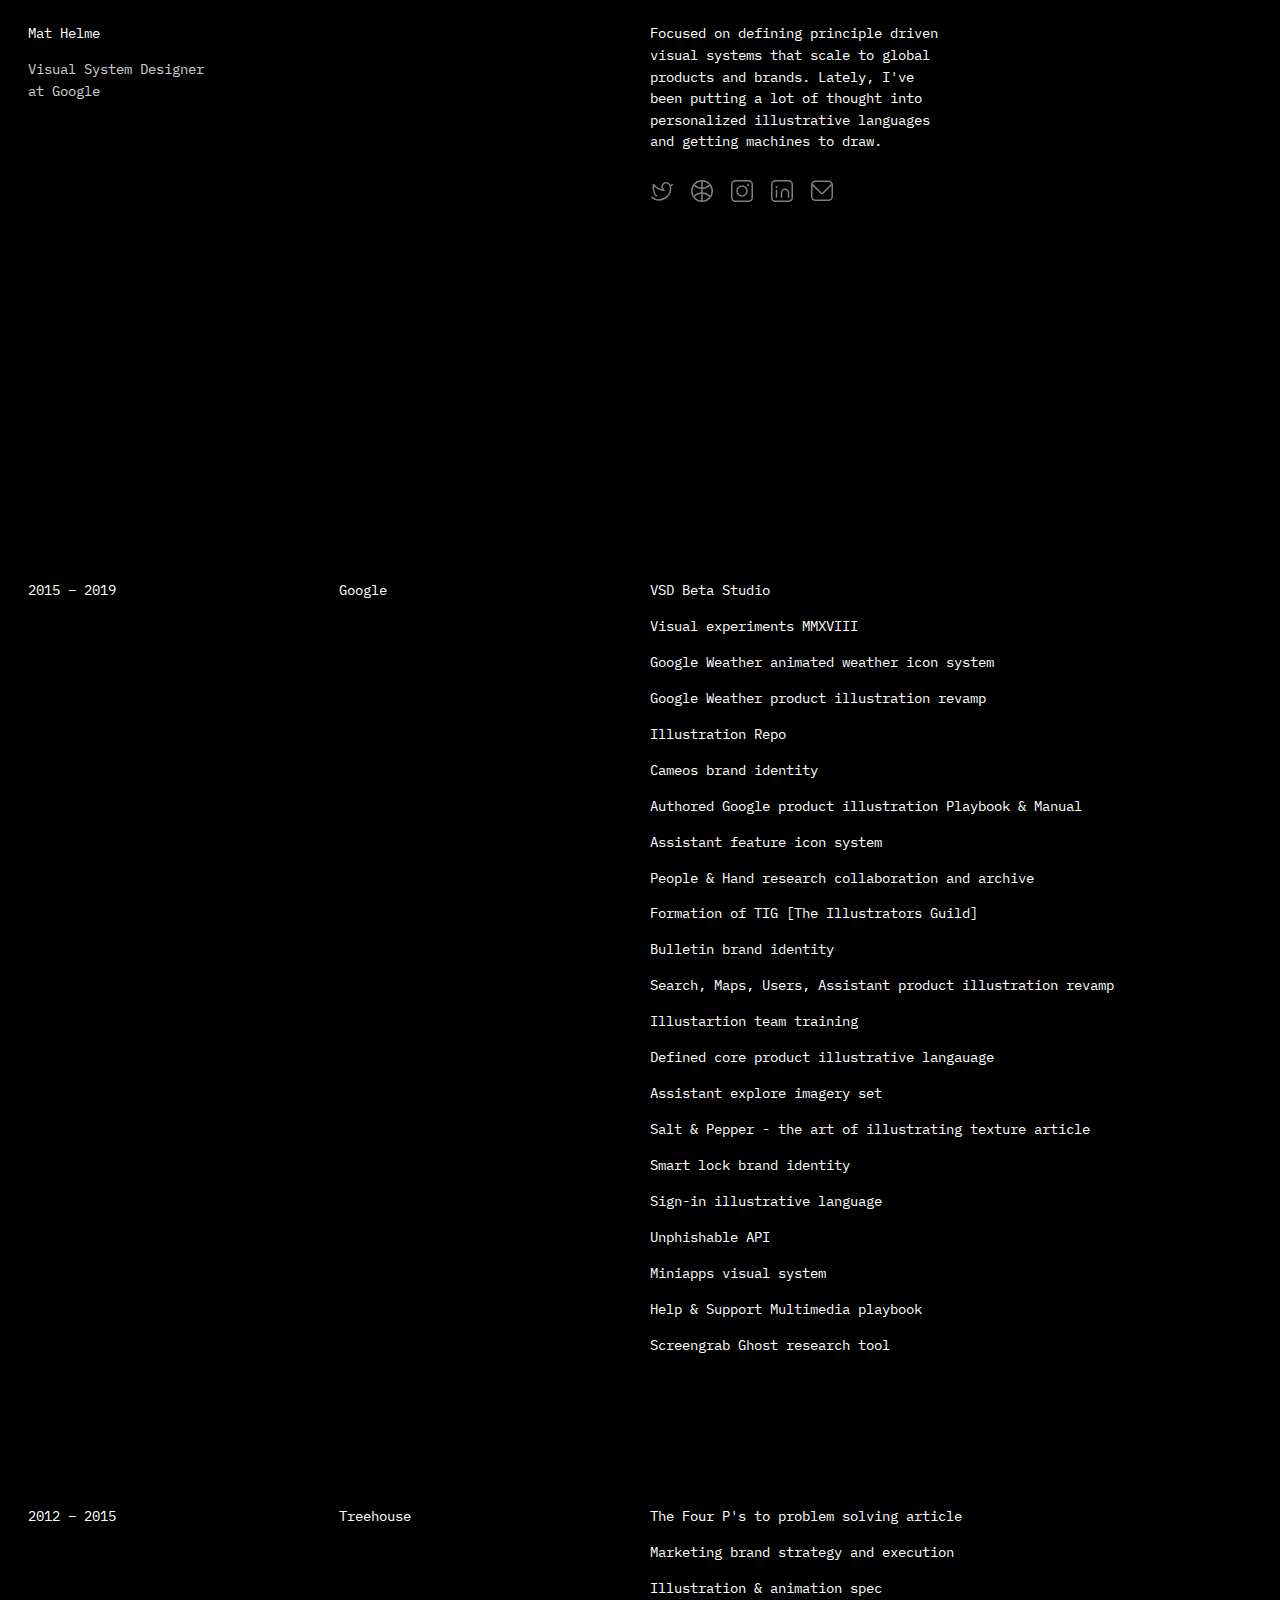
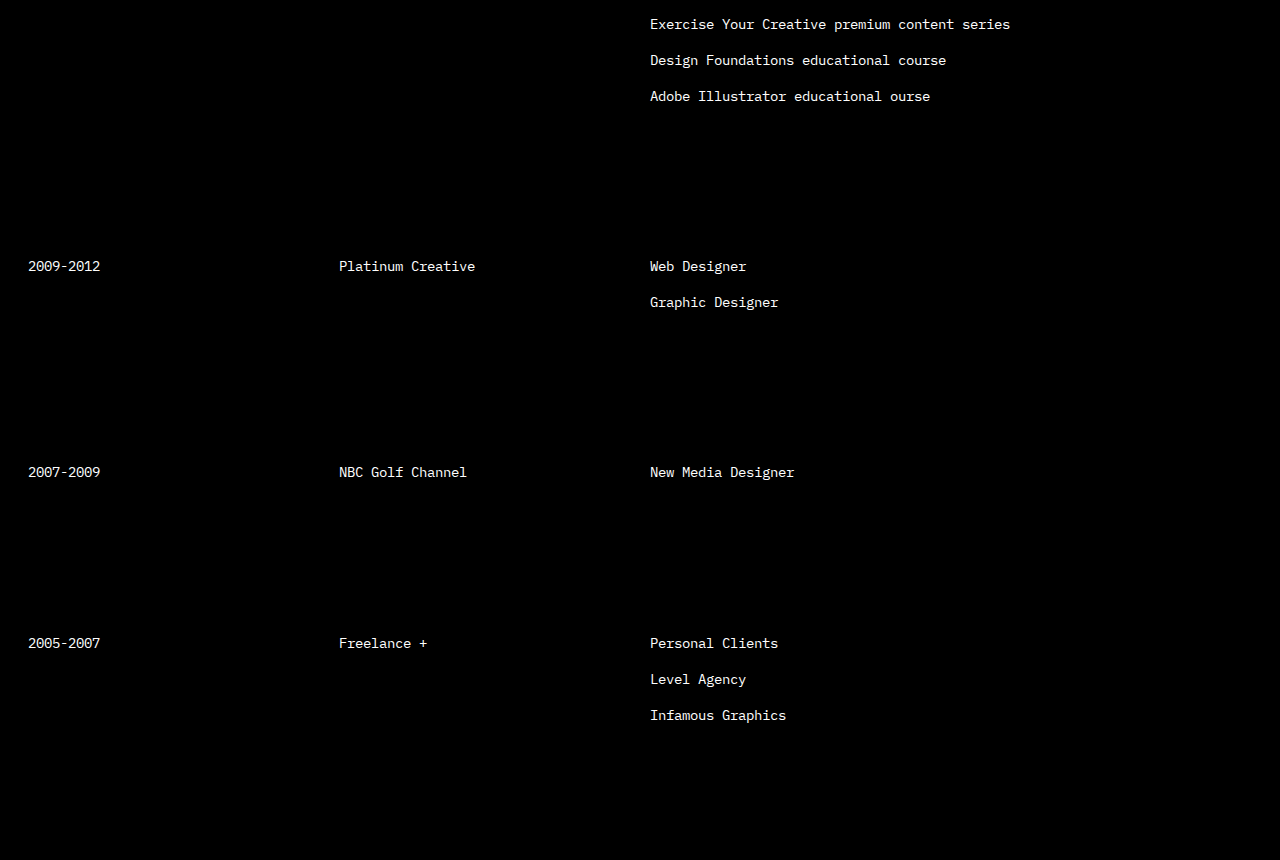
==== index.html @ 91d94070 "fix" ====
<!DOCTYPE html>

<html lang="en">

<head>
  
  <meta charset="utf-8" />
  
  <meta name="description" content="Visual System Designer, Illustrator, Design">
  
  <meta name="author" content="Mat Helme">

  <meta name="viewport" content="width=device-width, initial-scale=1.0">
  
  <title>Mat Helme - Visual System Designer & Illustrator</title>

  <link rel="shortcut icon" type="image/jpg" href="img/mathelme-avatar_400x400.jpg"/>
  <link href="https://fonts.googleapis.com/css?family=IBM+Plex+Mono" rel="stylesheet">
  <link rel="stylesheet" href="css/all.css" type="text/css">




</head>

<body>
  
	<main>

		<section>

			<div class="six">

				<h1>Mat Helme</h1>

				<h2>Visual System Designer <br>at Google</h2>

			</div>

			<div class="three">

				<p>Focused on defining principle driven visual systems that scale to global products and brands. Lately, I've been putting a lot of thought into personalized illustrative languages and getting machines to draw.</p>

				<p class="icons">
					<a href="http://twitter.com/mathelme" class="twitter"></a>
					<a href="http://dribbble.com/mathelme" class="dribbble"></a>
					<a href="http://instagram.com/mathelme" class="instagram"></a>
					<a href="http://linkedin.com/profile/view?id=192707947" class="linkedin"></a>
					<a href="mailto:mat.helme@gmail.com" class="email"></a>
				</p>

			</div>

		</section>

		<hr>

		<section class="cred-block">

			<div class="three">

				<p>2015 – 2019</p>

			</div>

			<div class="three">

				<p>Google</p>

			</div>

			<div class="six list">

				<ul>

					<li><p>VSD Beta Studio</p></li>

					<li><p>Visual experiments MMXVIII</p></li>

					<li><p>Google Weather animated weather icon system</p></li>

					<li><p>Google Weather product illustration revamp</p></li>

					<li><p>Illustration Repo</p></li>

					<li><p>Cameos brand identity</p></li>

					<li><p>Authored Google product illustration Playbook & Manual</p></li>

					<li><p>Assistant feature icon system</p></li>

					<li><p>People & Hand research collaboration and archive</p></li></li>

					<li><p>Formation of TIG [The Illustrators Guild]</p></li>

					<li><p>Bulletin brand identity</p></li>

					<li><p>Search, Maps, Users, Assistant product illustration revamp</p></li>

					<li><p>Illustartion team training</p></li>

					<li><p>Defined core product illustrative langauage</p></li>

					<li><p>Assistant explore imagery set</p></li>

					<li><p>Salt & Pepper - the art of illustrating texture article</p></li>

					<li><p>Smart lock brand identity</p></li>

					<li><p>Sign-in illustrative language</p></li>

					<li><p>Unphishable API</p></li>

					<li><p>Miniapps visual system</p></li>

					<li><p>Help & Support Multimedia playbook</p></li>

					<li><p>Screengrab Ghost research tool</p></li>

				</ul>

			</div>

		</section><!-- Google -->


		<section class="cred-block">

			<div class="three">

				<p>2012 – 2015</p>

			</div>

			<div class="three">

				<p>Treehouse</p>

			</div>

			<div class="six list">

				<ul>

					<li><p>The Four P's to problem solving article</p></li>

					<li><p>Marketing brand strategy and execution</p></li>

					<li><p>Illustration & animation spec</p></li>

					<li><p>Exercise Your Creative premium content series</p></li>

					<li><p>Design Foundations educational course</p></li>

					<li><p>Adobe Illustrator educational ourse</p></li>

				</ul>

			</div>

		</section><!-- Treehouse -->


		<section class="cred-block">

			<div class="three">

				<p>2009-2012</p>

			</div>

			<div class="three">

				<p>Platinum Creative</p>

			</div>

			<div class="six list">

				<ul>

					<li><p>Web Designer</p></li>

					<li><p>Graphic Designer</p></li>

				</ul>

			</div>

		</section><!-- Platinum Creative -->


		<section class="cred-block">

			<div class="three">

				<p>2007-2009</p>

			</div>

			<div class="three">

				<p>NBC Golf Channel</p>

			</div>

			<div class="six list">

				<ul>

					<li><p>New Media Designer</p></li>

				</ul>

			</div>

		</section><!-- NBC Golf Channel -->


		<section class="cred-block">

			<div class="three">

				<p>2005-2007</p>

			</div>

			<div class="three">

				<p>Freelance +</p>

			</div>

			<div class="six list">

				<ul>

					<li><p>Personal Clients</p></li>

					<li><p>Level Agency</p></li>

					<li><p>Infamous Graphics</p></li>

				</ul>

			</div>

		</section><!-- Freelance -->

		
	</main>

	<!-- Google Analytics -->
	<script>
	(function(i,s,o,g,r,a,m){i['GoogleAnalyticsObject']=r;i[r]=i[r]||function(){
	(i[r].q=i[r].q||[]).push(arguments)},i[r].l=1*new Date();a=s.createElement(o),
	m=s.getElementsByTagName(o)[0];a.async=1;a.src=g;m.parentNode.insertBefore(a,m)
	})(window,document,'script','https://www.google-analytics.com/analytics.js','ga');

	ga('create', 'UA-11517279-1', 'auto');
	ga('send', 'pageview');
	</script>
	<!-- End Google Analytics -->

</body>

</html>
---- css/all.css ----
@charset "UTF-8";
* {
  background: #000;
  color: #fff; }

hr {
  border: 0;
  width: 100%;
  height: 200px;
  display: block;
  background: transparent; }
  @media only screen and (max-width: 960px) {
    hr {
      height: 60px; } }

img {
  margin: 0 auto;
  width: 100%;
  display: inline-block;
  height: auto; }

ul {
  margin: 0;
  padding: 0; }
  ul li {
    list-style-type: none; }

.cred-block {
  margin: 120px auto; }
  .cred-block .list p {
    position: relative; }
    @media only screen and (max-width: 960px) {
      .cred-block .list p {
        margin-left: 2.25em; }
        .cred-block .list p:before {
          content: "↳";
          display: inline-block;
          left: 0;
          margin-left: -1.5em;
          position: absolute; } }

* {
  font-family: "IBM Plex Mono", monospace; }

h1, h2, h3, h4, h5, h6, p, i, span, a {
  font-weight: 400;
  font-size: 0.9em;
  line-height: 1.5em;
  margin: 1em auto; }

a {
  text-decoration: none;
  border-bottom: 2px solid #fff; }

h2 {
  opacity: 0.8; }

section::after {
  clear: both;
  content: "";
  display: block; }

.one {
  width: calc(8.33333% - 21.66667px);
  float: left;
  margin-left: 20px; }
  @media only screen and (max-width: 960px) {
    .one {
      width: calc(50% - 30px);
      float: left;
      margin-left: 20px; } }
  @media only screen and (max-width: 600px) {
    .one {
      width: calc(100% - 40px);
      float: left;
      margin-left: 20px; } }

.two {
  width: calc(16.66667% - 23.33333px);
  float: left;
  margin-left: 20px; }
  @media only screen and (max-width: 960px) {
    .two {
      width: calc(50% - 30px);
      float: left;
      margin-left: 20px; } }
  @media only screen and (max-width: 600px) {
    .two {
      width: calc(100% - 40px);
      float: left;
      margin-left: 20px; } }

.three {
  width: calc(25% - 25px);
  float: left;
  margin-left: 20px; }
  @media only screen and (max-width: 960px) {
    .three {
      width: calc(66.66667% - 33.33333px);
      float: left;
      margin-left: 20px; } }
  @media only screen and (max-width: 600px) {
    .three {
      width: calc(100% - 40px);
      float: left;
      margin-left: 20px; } }

.four {
  width: calc(33.33333% - 26.66667px);
  float: left;
  margin-left: 20px; }
  @media only screen and (max-width: 960px) {
    .four {
      width: calc(66.66667% - 33.33333px);
      float: left;
      margin-left: 20px; } }
  @media only screen and (max-width: 600px) {
    .four {
      width: calc(100% - 40px);
      float: left;
      margin-left: 20px; } }

.five {
  width: calc(41.66667% - 28.33333px);
  float: left;
  margin-left: 20px; }

.six {
  width: calc(50% - 30px);
  float: left;
  margin-left: 20px; }
  @media only screen and (max-width: 960px) {
    .six {
      width: calc(100% - 40px);
      float: left;
      margin-left: 20px; } }

.seven {
  width: calc(58.33333% - 31.66667px);
  float: left;
  margin-left: 20px; }
  @media only screen and (max-width: 960px) {
    .seven {
      width: calc(100% - 40px);
      float: left;
      margin-left: 20px; } }

.eight {
  width: calc(66.66667% - 33.33333px);
  float: left;
  margin-left: 20px; }
  @media only screen and (max-width: 960px) {
    .eight {
      width: calc(100% - 40px);
      float: left;
      margin-left: 20px; } }

.nine {
  width: calc(75% - 35px);
  float: left;
  margin-left: 20px; }
  @media only screen and (max-width: 960px) {
    .nine {
      width: calc(100% - 40px);
      float: left;
      margin-left: 20px; } }

.ten {
  width: calc(83.33333% - 36.66667px);
  float: left;
  margin-left: 20px; }
  @media only screen and (max-width: 960px) {
    .ten {
      width: calc(100% - 40px);
      float: left;
      margin-left: 20px; } }

.eleven {
  width: calc(91.66667% - 38.33333px);
  float: left;
  margin-left: 20px; }
  @media only screen and (max-width: 960px) {
    .eleven {
      width: calc(100% - 40px);
      float: left;
      margin-left: 20px; } }

.twelve {
  width: calc(100% - 40px);
  float: left;
  margin-left: 20px; }

.push-1 {
  margin-left: calc(8.33333% - 21.66667px + 40px); }
  @media only screen and (max-width: 960px) {
    .push-1 {
      margin-left: calc(0% - 20px + 40px); } }

.push-2 {
  margin-left: calc(16.66667% - 23.33333px + 40px); }
  @media only screen and (max-width: 960px) {
    .push-2 {
      margin-left: calc(0% - 20px + 40px); } }

.push-3 {
  margin-left: calc(25% - 25px + 40px); }
  @media only screen and (max-width: 960px) {
    .push-3 {
      margin-left: calc(0% - 20px + 40px); } }

.push-4 {
  margin-left: calc(33.33333% - 26.66667px + 40px); }
  @media only screen and (max-width: 960px) {
    .push-4 {
      margin-left: calc(0% - 20px + 40px); } }

.push-5 {
  margin-left: calc(41.66667% - 28.33333px + 40px); }
  @media only screen and (max-width: 960px) {
    .push-5 {
      margin-left: calc(0% - 20px + 40px); } }

.push-6 {
  margin-left: calc(50% - 30px + 40px); }
  @media only screen and (max-width: 960px) {
    .push-6 {
      margin-left: calc(0% - 20px + 40px); } }

.push-7 {
  margin-left: calc(58.33333% - 31.66667px + 40px); }
  @media only screen and (max-width: 960px) {
    .push-7 {
      margin-left: calc(0% - 20px + 40px); } }

.push-8 {
  margin-left: calc(66.66667% - 33.33333px + 40px); }
  @media only screen and (max-width: 960px) {
    .push-8 {
      margin-left: calc(0% - 20px + 40px); } }

.push-9 {
  margin-left: calc(75% - 35px + 40px); }
  @media only screen and (max-width: 960px) {
    .push-9 {
      margin-left: calc(0% - 20px + 40px); } }

.push-10 {
  margin-left: calc(83.33333% - 36.66667px + 40px); }
  @media only screen and (max-width: 960px) {
    .push-10 {
      margin-left: calc(0% - 20px + 40px); } }

.push-11 {
  margin-left: calc(91.66667% - 38.33333px + 40px); }
  @media only screen and (max-width: 960px) {
    .push-11 {
      margin-left: calc(0% - 20px + 40px); } }

.icons a {
  width: 24px;
  height: 24px;
  display: inline-block;
  border-bottom: 0;
  margin-right: 8px;
  opacity: 0.5;
  transition: opacity ease 300ms; }
  .icons a.twitter {
    background: url(../img/icon_twitter.svg) center no-repeat; }
  .icons a.instagram {
    background: url(../img/icon_instagram.svg) center no-repeat; }
  .icons a.dribbble {
    background: url(../img/icon_dribbble.svg) center no-repeat; }
  .icons a.linkedin {
    background: url(../img/icon_linkedin.svg) center no-repeat; }
  .icons a.email {
    background: url(../img/icon_email.svg) center no-repeat; }
  .icons a:hover {
    opacity: 1; }

/*# sourceMappingURL=all.css.map */
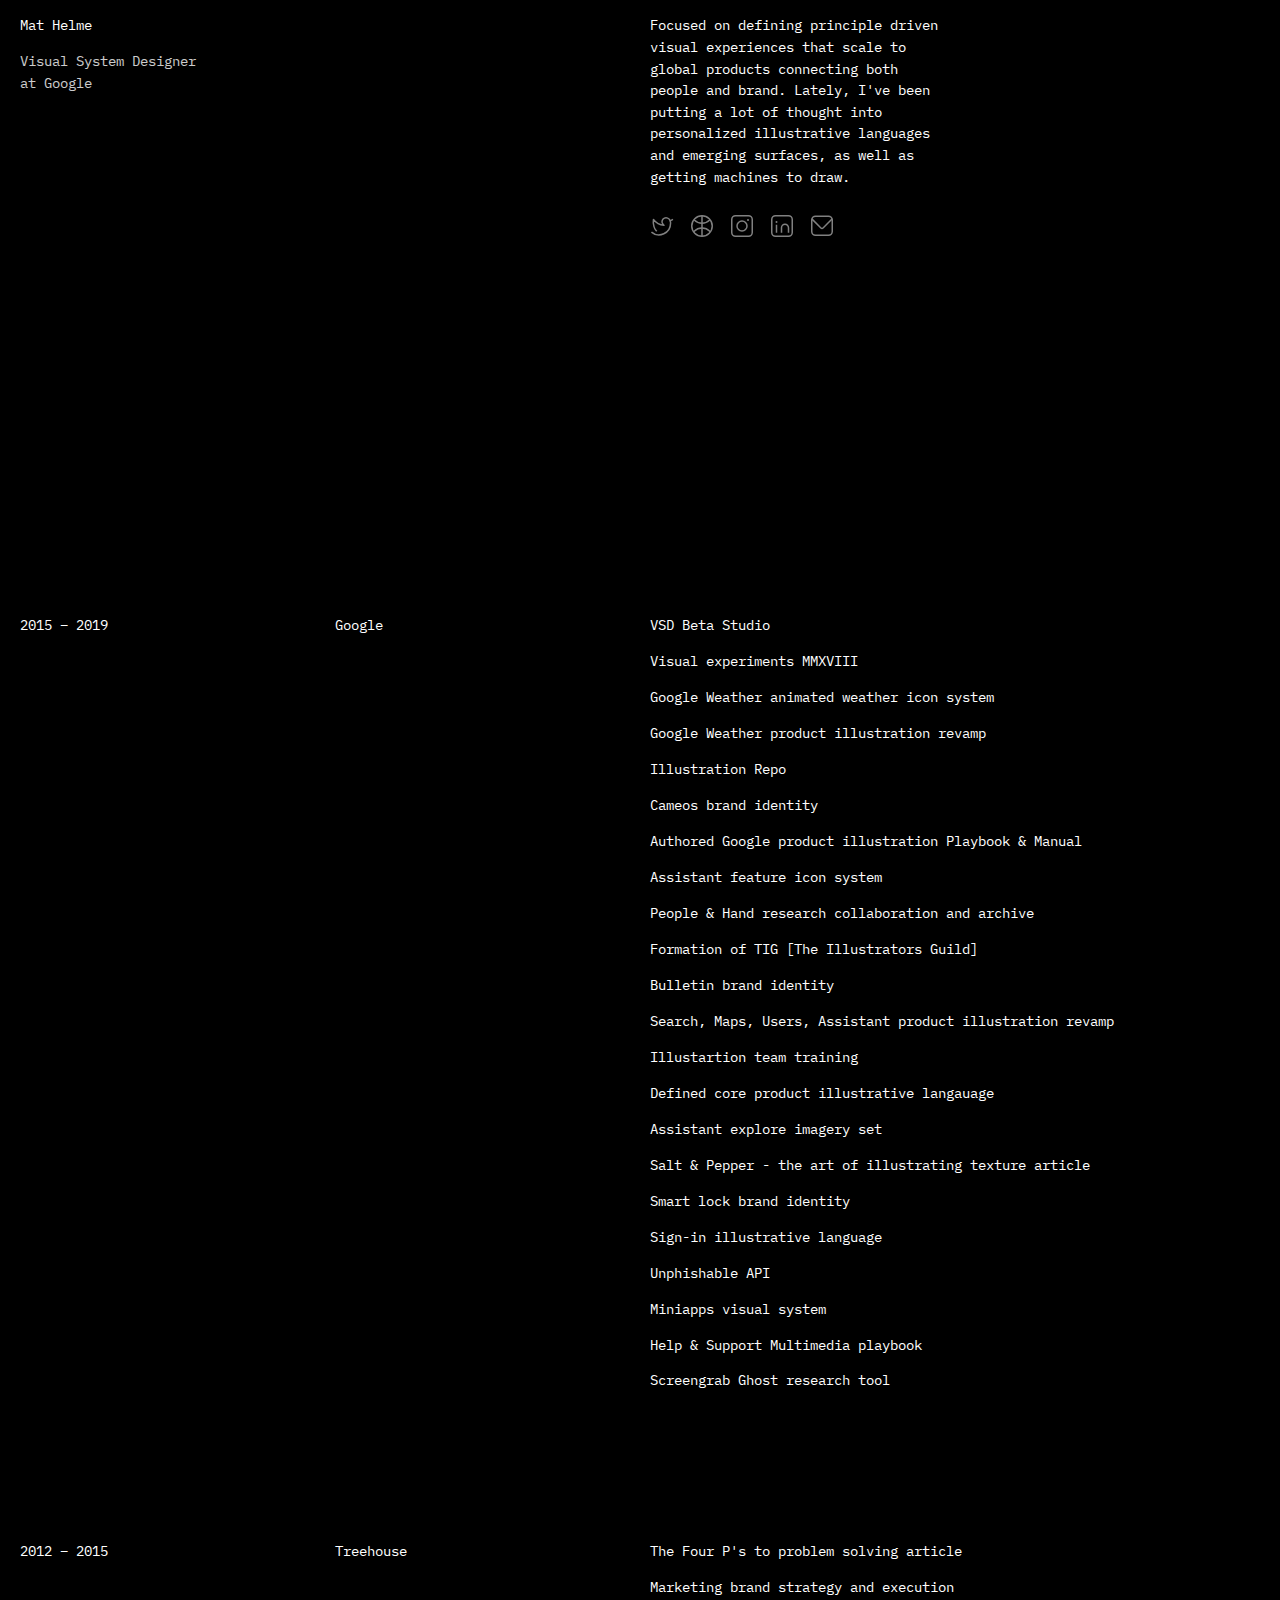
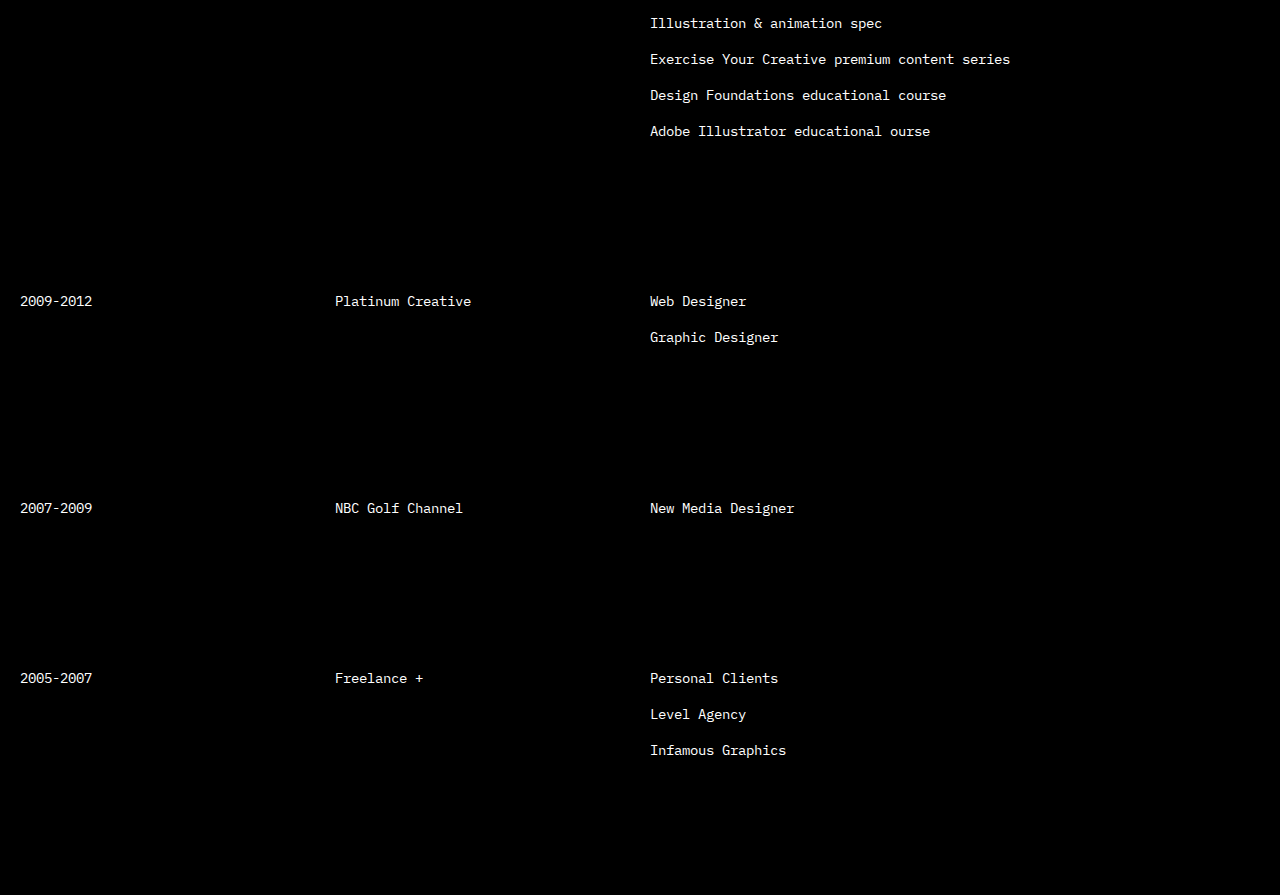
==== commit a404cab1: "Update index.html" ====
--- a/index.html
+++ b/index.html
@@ -40,13 +40,13 @@
 
 			<div class="three">
 
-				<p>Focused on defining principle driven visual systems that scale to global products and brands. Lately, I've been putting a lot of thought into personalized illustrative languages and getting machines to draw.</p>
+				<p>Focused on defining principle driven visual experiences that scale to global products connecting both people and brand. Lately, I've been putting a lot of thought into personalized illustrative languages and emerging surfaces, as well as getting machines to draw.</p>
 
 				<p class="icons">
 					<a href="http://twitter.com/mathelme" class="twitter"></a>
 					<a href="http://dribbble.com/mathelme" class="dribbble"></a>
 					<a href="http://instagram.com/mathelme" class="instagram"></a>
-					<a href="http://linkedin.com/profile/view?id=192707947" class="linkedin"></a>
+					<a href="https://www.linkedin.com/in/mat-helme-97765454/" class="linkedin"></a>
 					<a href="mailto:mat.helme@gmail.com" class="email"></a>
 				</p>
 
--- a/css/all.css
+++ b/css/all.css
@@ -2,6 +2,13 @@
 * {
   background: #000;
   color: #fff; }
+
+html, body {
+  width: 100%;
+  position: relative;
+  margin: 0 auto;
+  height: auto;
+  display: block; }
 
 hr {
   border: 0;
@@ -27,12 +34,14 @@
 
 .cred-block {
   margin: 120px auto; }
-  .cred-block .list p {
-    position: relative; }
+  .cred-block .list li {
+    position: relative;
+    list-style-type: none; }
     @media only screen and (max-width: 960px) {
-      .cred-block .list p {
-        margin-left: 2.25em; }
-        .cred-block .list p:before {
+      .cred-block .list li {
+        margin-left: 2.25em;
+        list-style-type: none; }
+        .cred-block .list li:before {
           content: "↳";
           display: inline-block;
           left: 0;
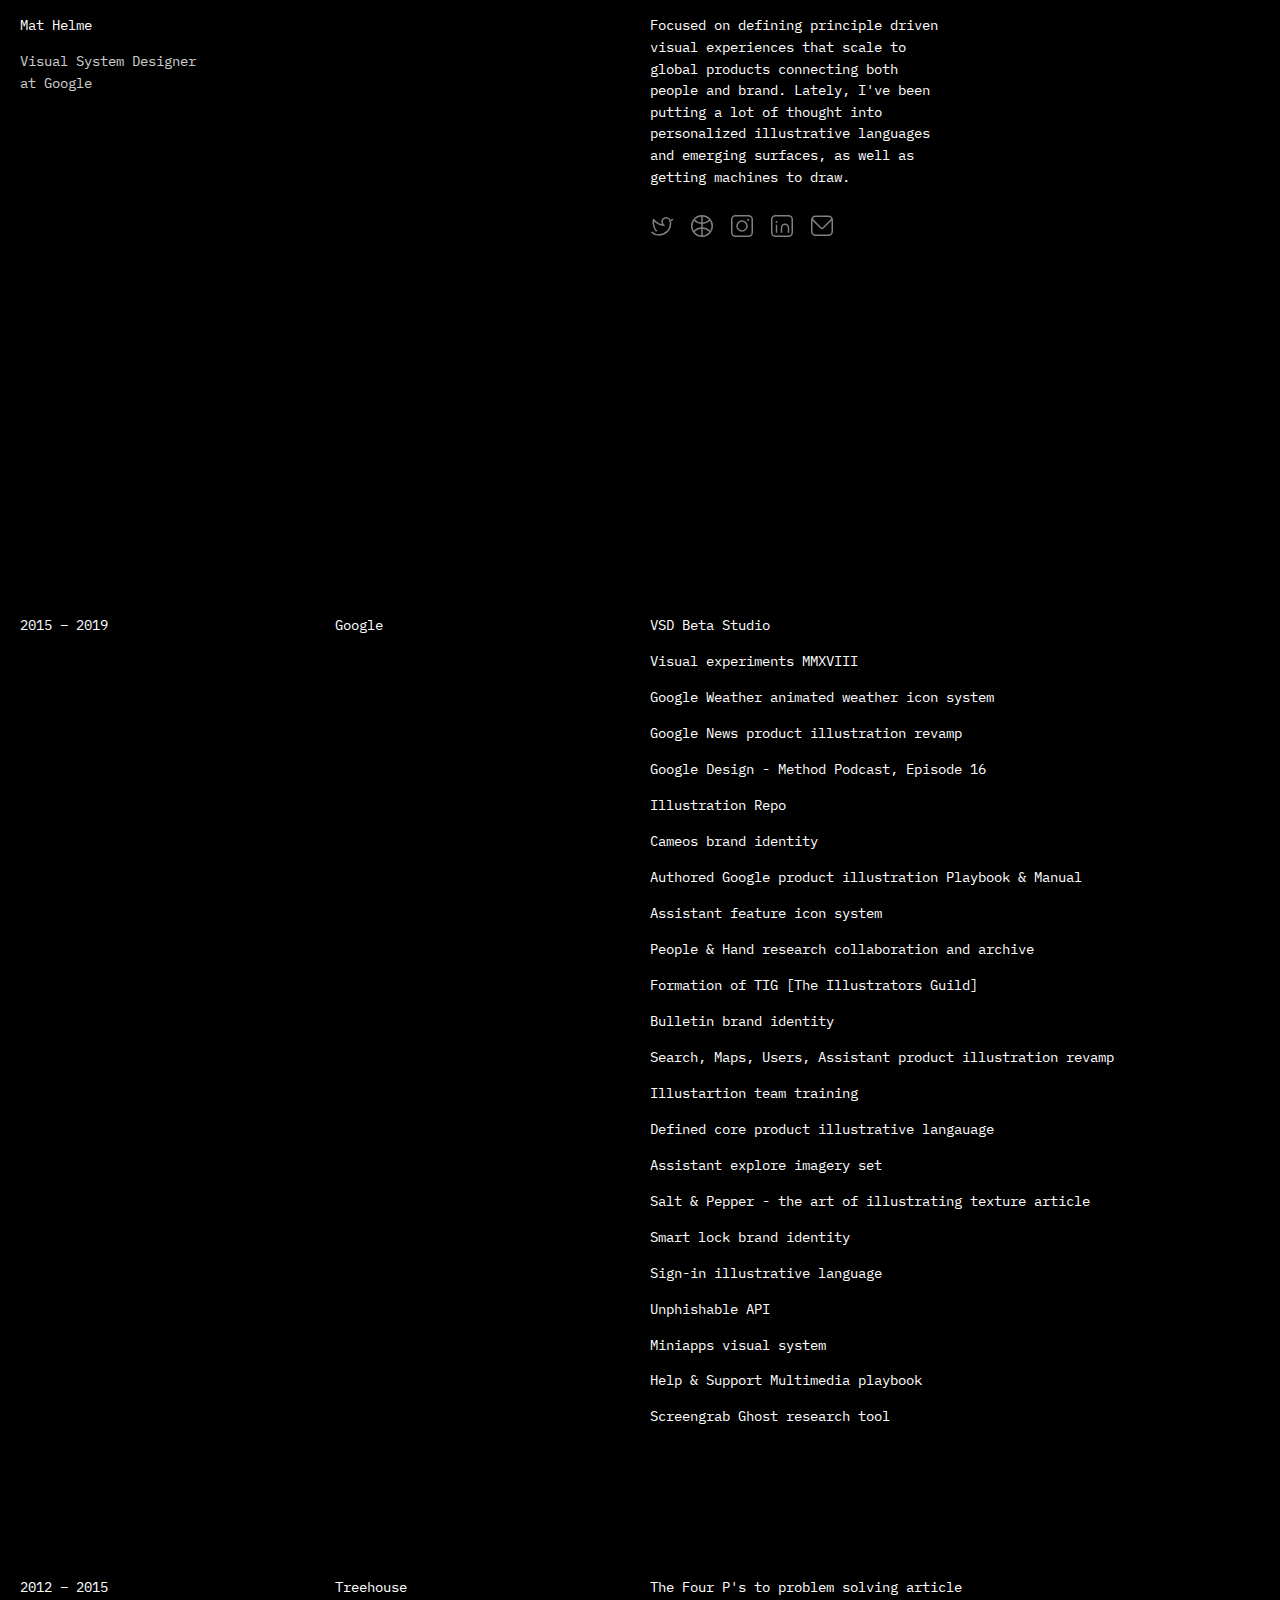
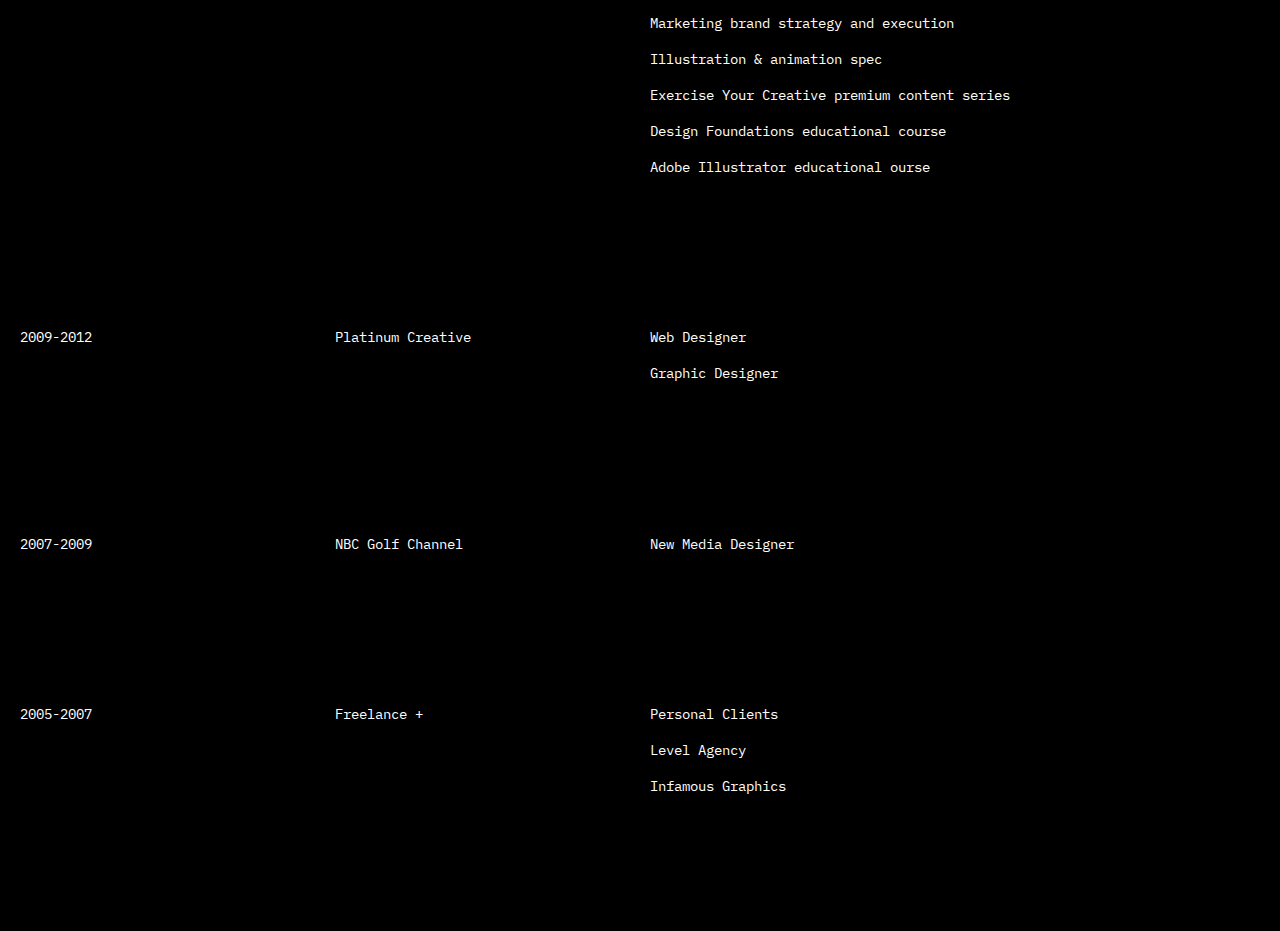
==== commit 26b3e434: "Update index.html" ====
--- a/index.html
+++ b/index.html
@@ -80,7 +80,9 @@
 
 					<li><p>Google Weather animated weather icon system</p></li>
 
-					<li><p>Google Weather product illustration revamp</p></li>
+					<li><p>Google News product illustration revamp</p></li>
+
+					<li><p>Google Design - Method Podcast, Episode 16</p></li>
 
 					<li><p>Illustration Repo</p></li>
 
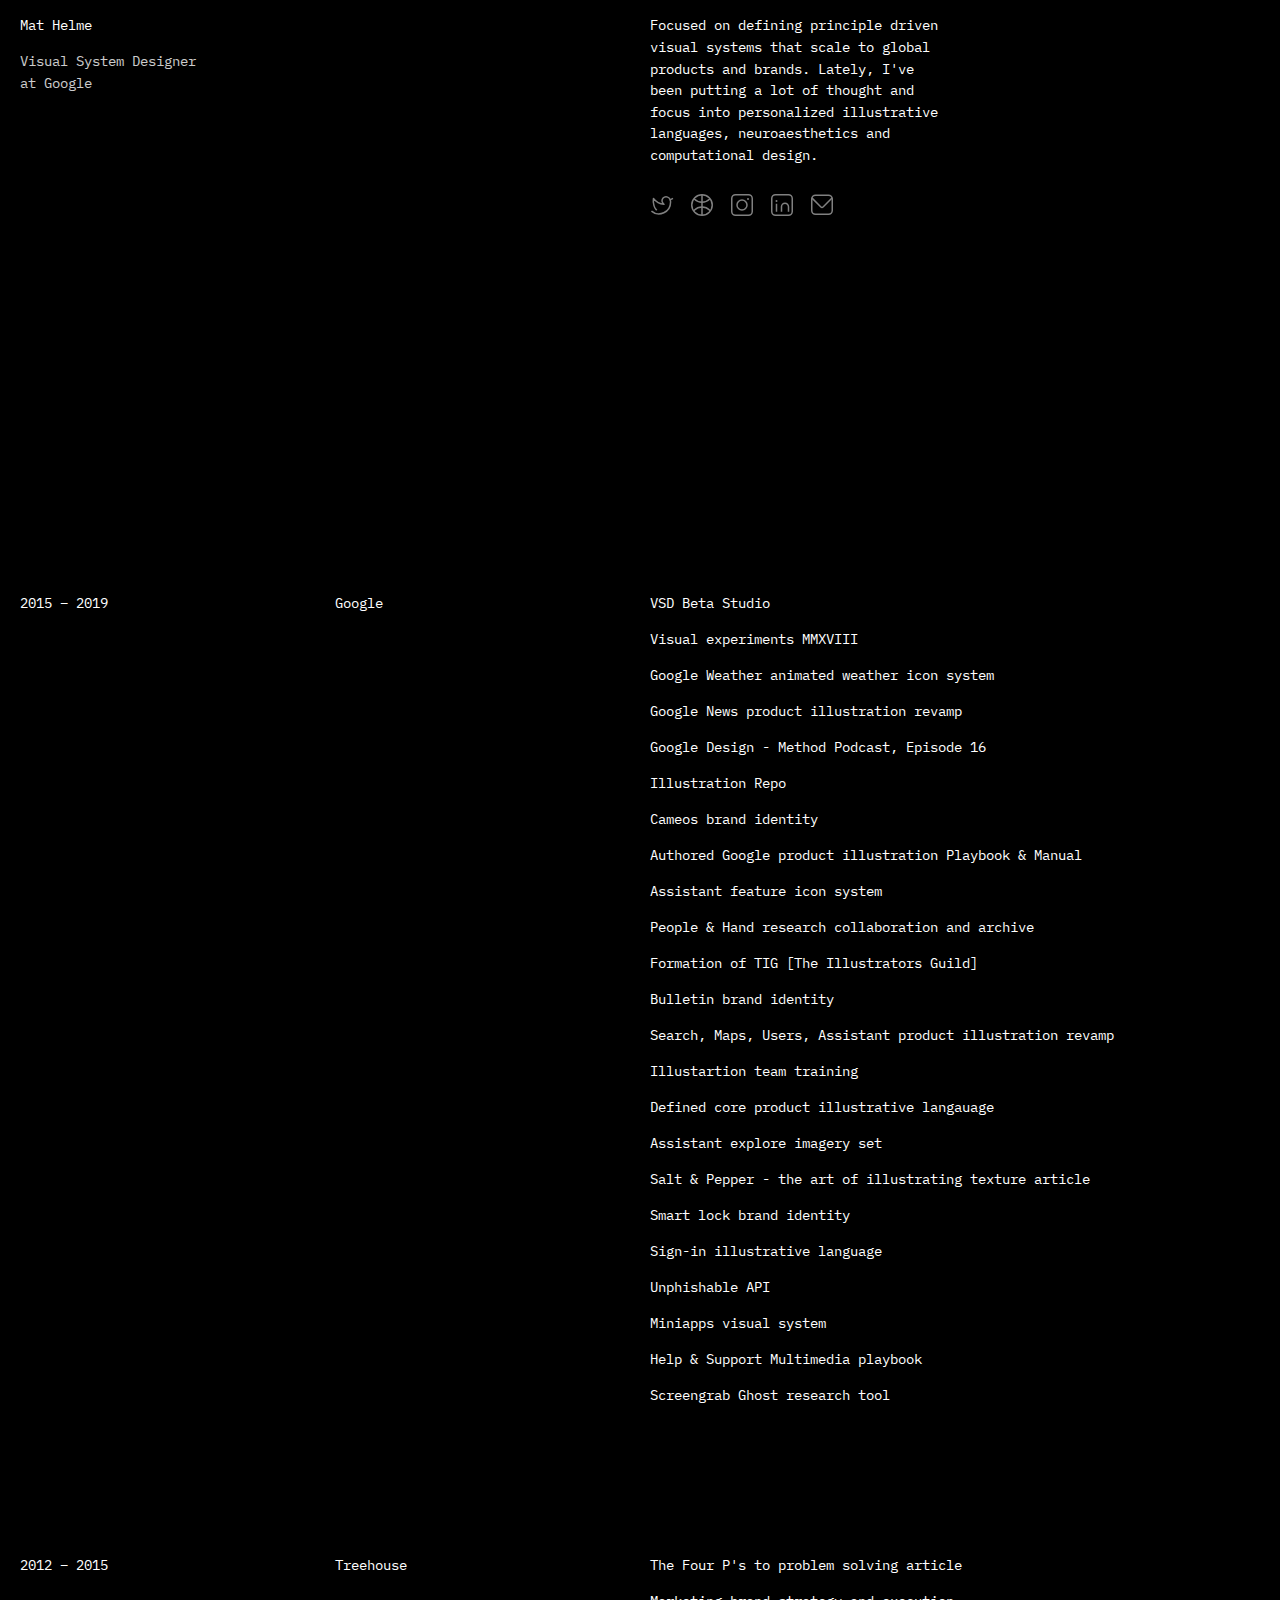
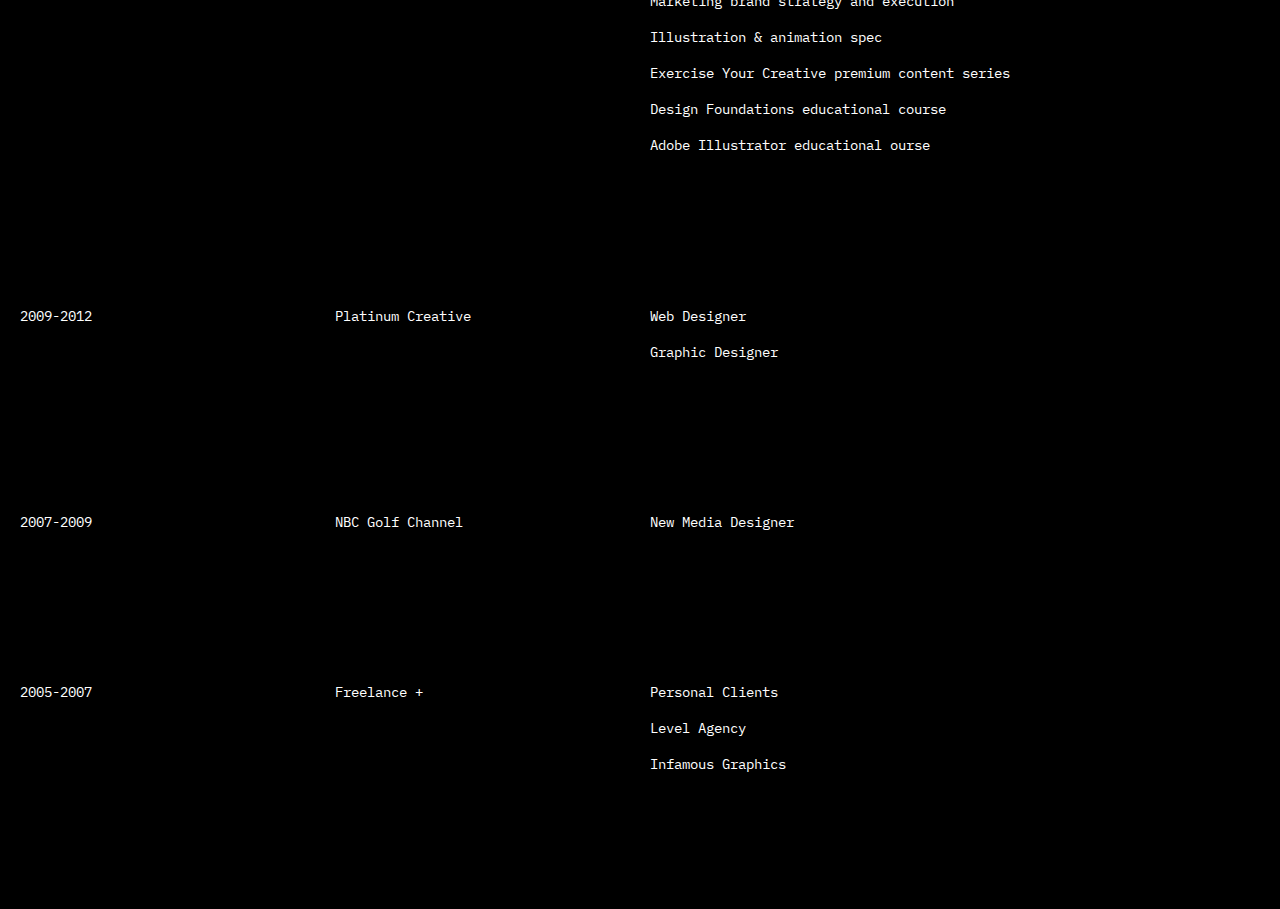
==== commit 9cbdc598: "focus update" ====
--- a/index.html
+++ b/index.html
@@ -40,7 +40,7 @@
 
 			<div class="three">
 
-				<p>Focused on defining principle driven visual experiences that scale to global products connecting both people and brand. Lately, I've been putting a lot of thought into personalized illustrative languages and emerging surfaces, as well as getting machines to draw.</p>
+				<p>Focused on defining principle driven visual systems that scale to global products and brands. Lately, I've been putting a lot of thought and focus into personalized illustrative languages, neuroaesthetics and computational design.</p>
 
 				<p class="icons">
 					<a href="http://twitter.com/mathelme" class="twitter"></a>
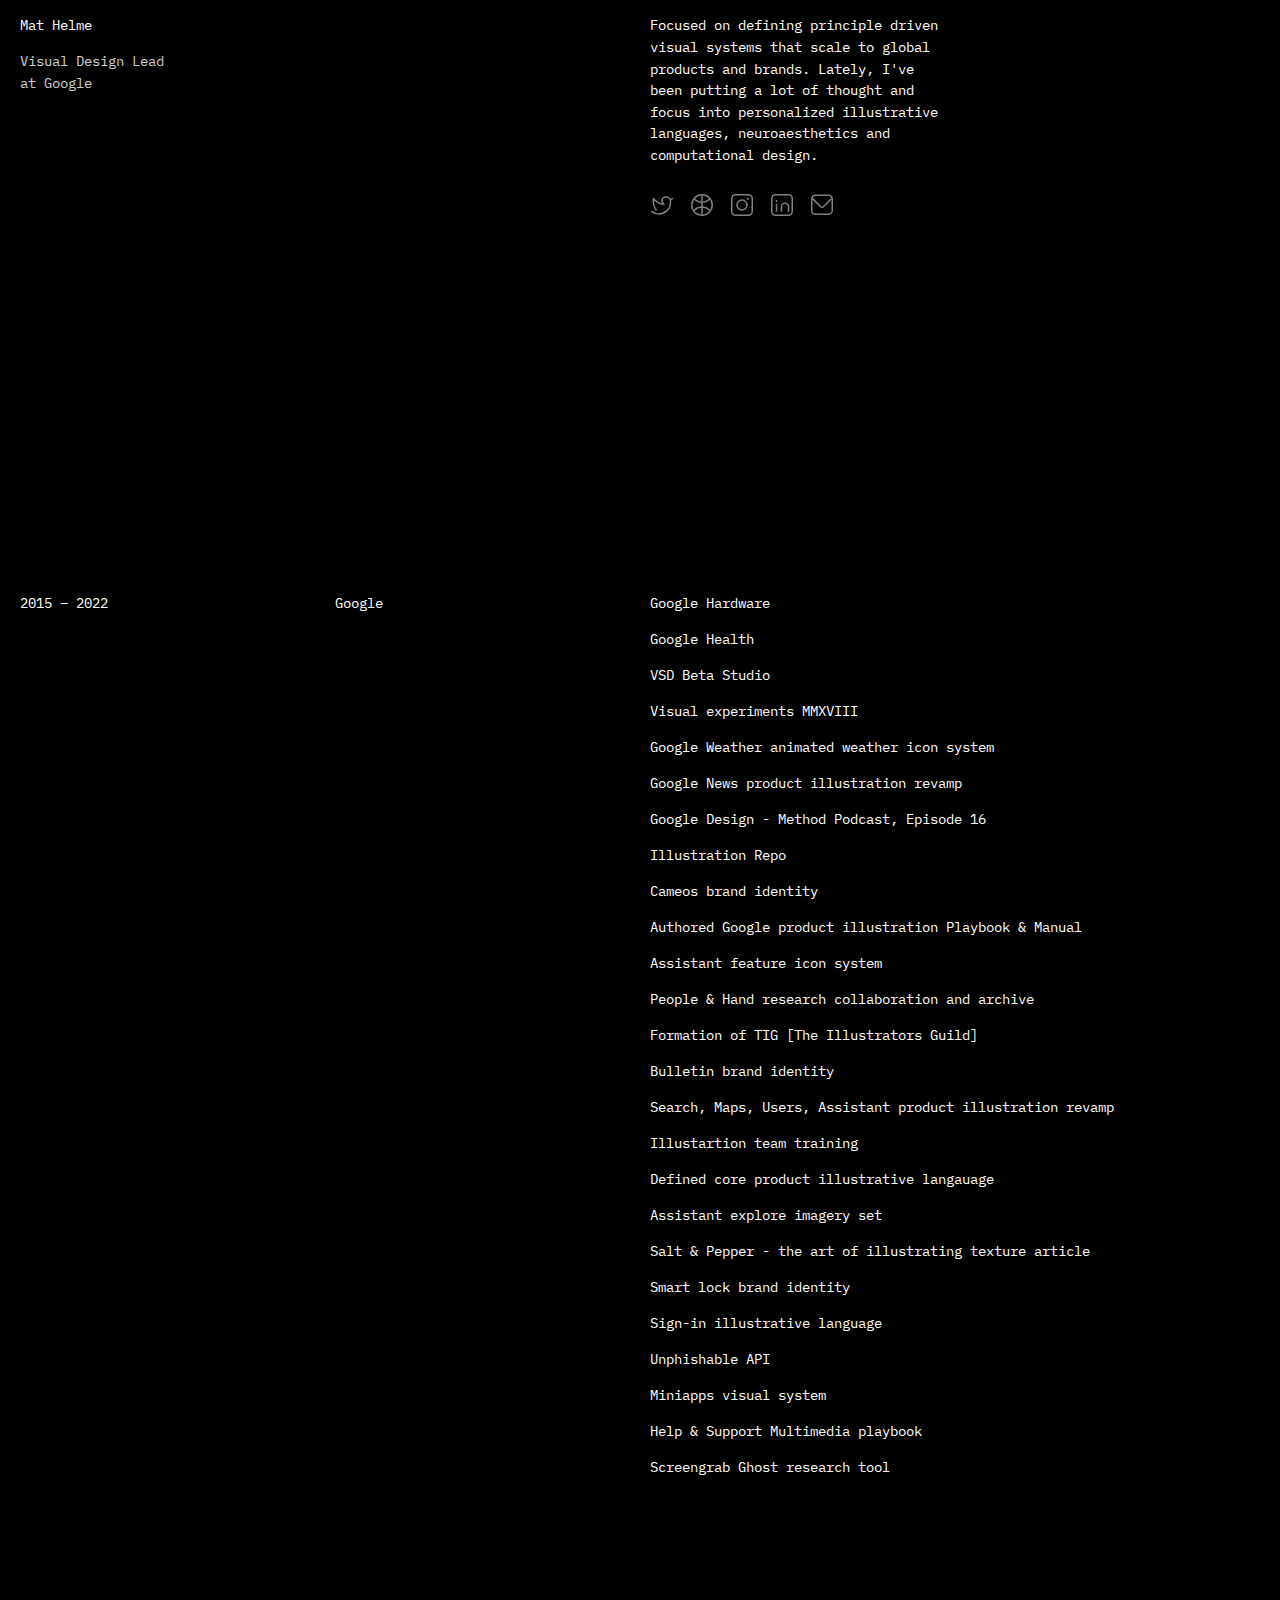
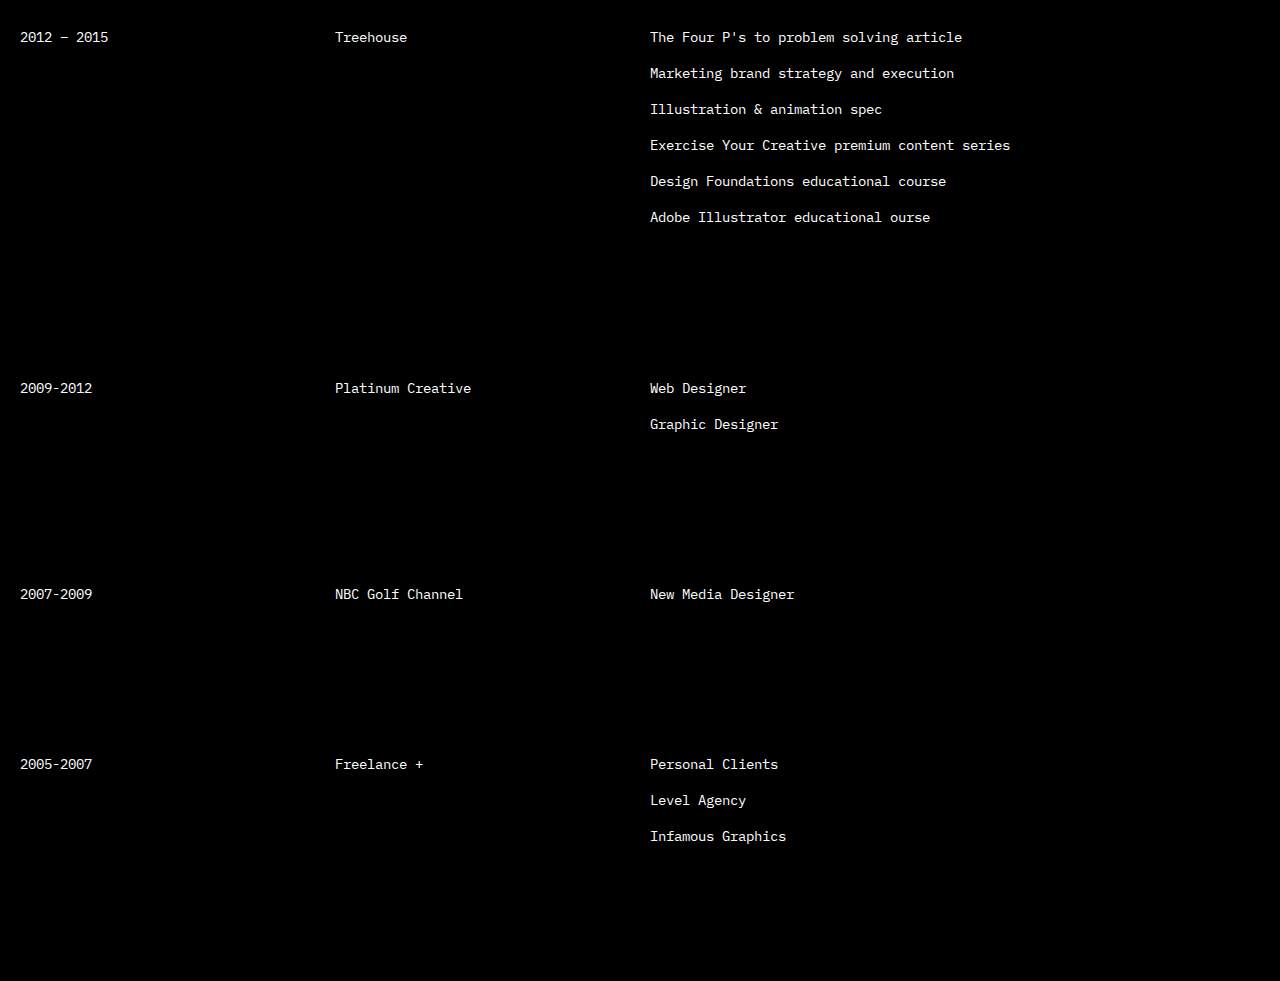
==== commit 4ddfc517: "Update dates and title" ====
--- a/index.html
+++ b/index.html
@@ -19,12 +19,22 @@
   <link href="https://fonts.googleapis.com/css?family=IBM+Plex+Mono" rel="stylesheet">
   <link rel="stylesheet" href="css/all.css" type="text/css">
 
-
-
+  <!-- Google Tag Manager -->
+  <script>(function(w,d,s,l,i){w[l]=w[l]||[];w[l].push({'gtm.start':
+  new Date().getTime(),event:'gtm.js'});var f=d.getElementsByTagName(s)[0],
+  j=d.createElement(s),dl=l!='dataLayer'?'&l='+l:'';j.async=true;j.src=
+  'https://www.googletagmanager.com/gtm.js?id='+i+dl;f.parentNode.insertBefore(j,f);
+  })(window,document,'script','dataLayer','GTM-K9C6NW3');</script>
+  <!-- End Google Tag Manager -->
 
 </head>
 
 <body>
+
+  <!-- Google Tag Manager (noscript) -->
+  <noscript><iframe src="https://www.googletagmanager.com/ns.html?id=GTM-K9C6NW3"
+  height="0" width="0" style="display:none;visibility:hidden"></iframe></noscript>
+  <!-- End Google Tag Manager (noscript) -->
   
 	<main>
 
@@ -34,7 +44,7 @@
 
 				<h1>Mat Helme</h1>
 
-				<h2>Visual System Designer <br>at Google</h2>
+				<h2>Visual Design Lead<br>at Google</h2>
 
 			</div>
 
@@ -60,7 +70,7 @@
 
 			<div class="three">
 
-				<p>2015 – 2019</p>
+				<p>2015 – 2022</p>
 
 			</div>
 
@@ -74,6 +84,10 @@
 
 				<ul>
 
+					<li><p>Google Hardware</p></li>
+					
+					<li><p>Google Health</p></li>
+					
 					<li><p>VSD Beta Studio</p></li>
 
 					<li><p>Visual experiments MMXVIII</p></li>
@@ -267,4 +281,4 @@
 
 </body>
 
-</html>+</html>
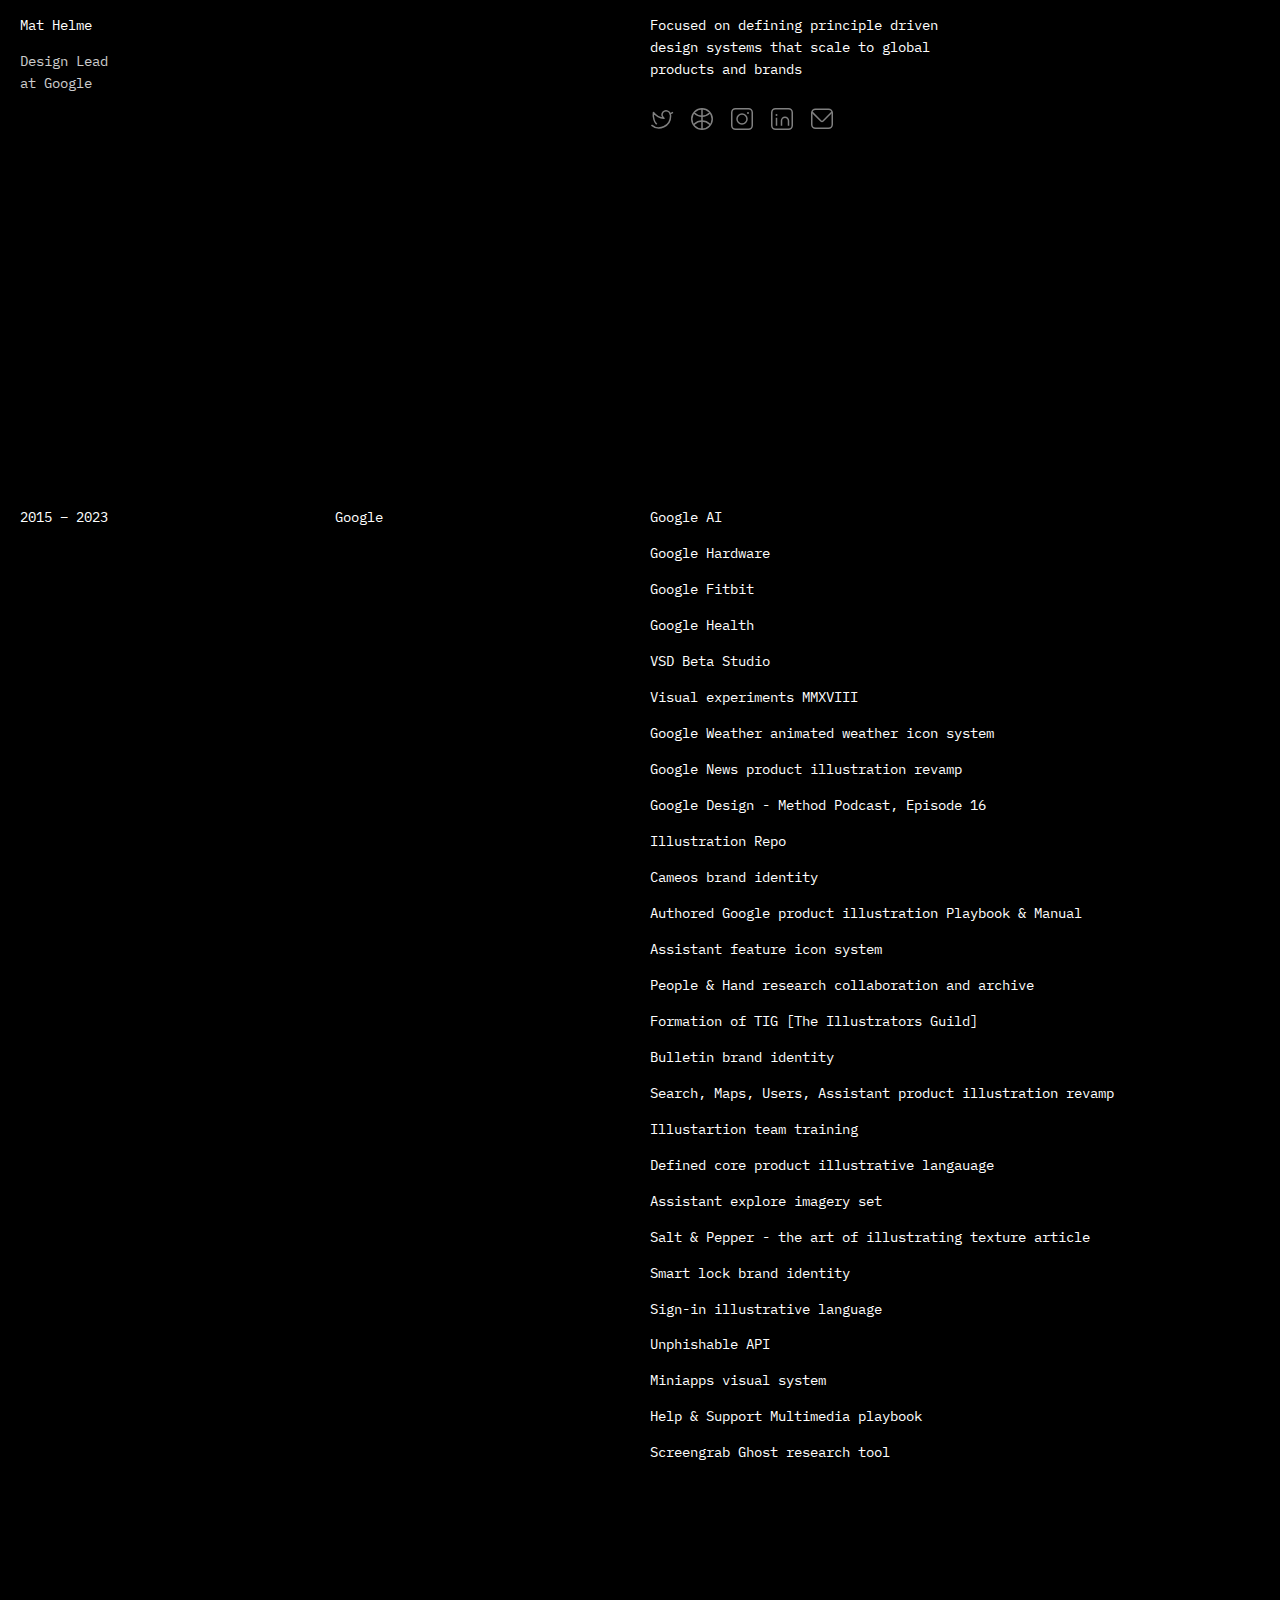
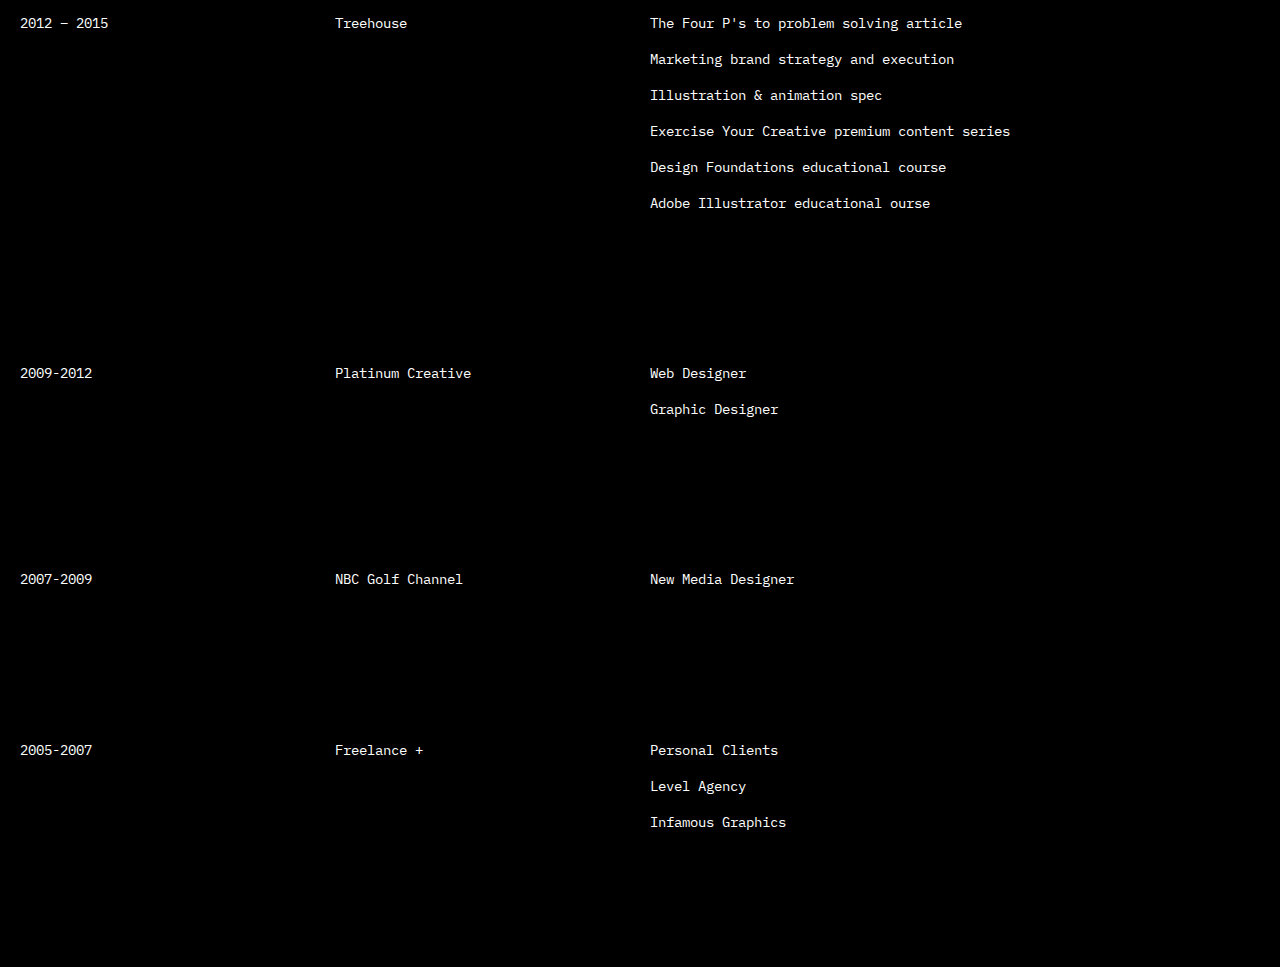
==== commit f53985c2: "Update index.html" ====
--- a/index.html
+++ b/index.html
@@ -44,13 +44,13 @@
 
 				<h1>Mat Helme</h1>
 
-				<h2>Visual Design Lead<br>at Google</h2>
-
-			</div>
-
-			<div class="three">
-
-				<p>Focused on defining principle driven visual systems that scale to global products and brands. Lately, I've been putting a lot of thought and focus into personalized illustrative languages, neuroaesthetics and computational design.</p>
+				<h2>Design Lead<br>at Google</h2>
+
+			</div>
+
+			<div class="three">
+
+				<p>Focused on defining principle driven design systems that scale to global products and brands</p>
 
 				<p class="icons">
 					<a href="http://twitter.com/mathelme" class="twitter"></a>
@@ -70,7 +70,7 @@
 
 			<div class="three">
 
-				<p>2015 – 2022</p>
+				<p>2015 – 2023</p>
 
 			</div>
 
@@ -84,7 +84,11 @@
 
 				<ul>
 
+					<li><p>Google AI</p></li>
+					
 					<li><p>Google Hardware</p></li>
+
+					<li><p>Google Fitbit</p></li>
 					
 					<li><p>Google Health</p></li>
 					
